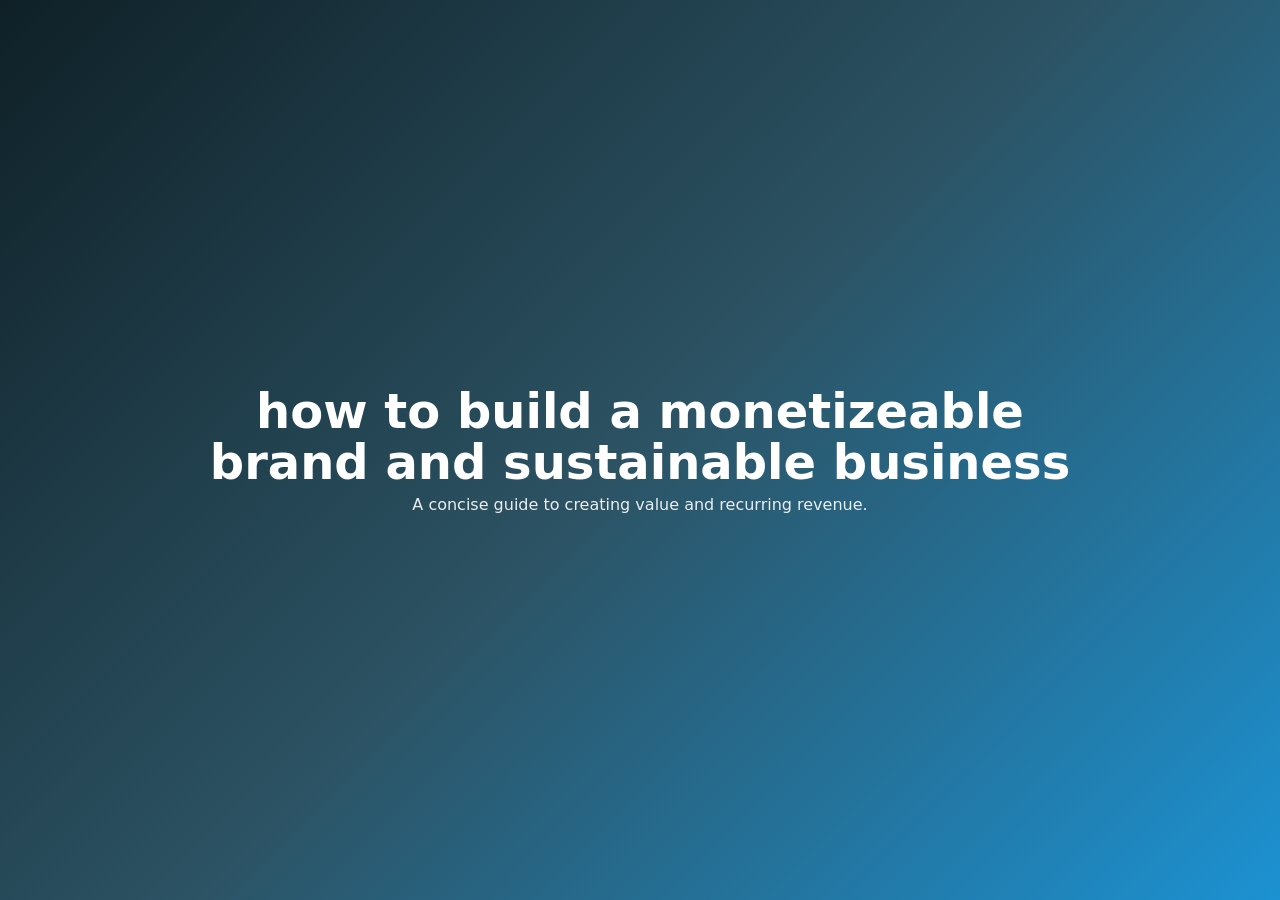
==== index.html @ 6e4581fd "test dfas" ====
<!doctype html>
<html lang="en">
	<head>
		<meta charset="utf-8">
		<meta name="viewport" content="width=device-width,initial-scale=1">
		<title>How to build a monetizeable brand</title>
		<link rel="stylesheet" href="styles.css">
	</head>
	<body class="">
		<div class="container">
			<h1 class="title">how to build a monetizeable brand and sustainable business</h1>
			<p class="lead">A concise guide to creating value and recurring revenue.</p>
		</div>
		<!-- Optional overlay for extra contrast: <div class="bg-overlay"></div> -->
	</body>
</html>
---- styles.css ----
/* styles.css — background styling utilities
   Usage:
   - The `body` rule applies a pleasant fixed gradient background.
   - Add class `background-image` to `body` to use an image at `images/background.jpg`.
   - Add class `animated-gradient` to `body` for a subtle animated gradient.
*/
:root{
  --bg-1: #0f2027;
  --bg-2: #2c5364;
  --bg-3: #1c92d2;
}

html, body {
  height: 100%;
  margin: 0;
}

body {
  min-height: 100vh;
  background: linear-gradient(135deg, var(--bg-1) 0%, var(--bg-2) 50%, var(--bg-3) 100%);
  background-attachment: fixed;
  background-size: cover;
  color: #fff;
  -webkit-font-smoothing: antialiased;
  -moz-osx-font-smoothing: grayscale;
  font-family: system-ui, -apple-system, "Segoe UI", Roboto, "Helvetica Neue", Arial;
  display: flex;
  align-items: center;
  justify-content: center;
  padding: 2rem;
  box-sizing: border-box;
}

/* Optional: use an image from the images/ folder */
.background-image {
  background-image: url('images/background.jpg');
  background-position: center;
  background-size: cover;
  background-repeat: no-repeat;
}

/* Optional semi-transparent overlay element to improve text contrast */
.bg-overlay {
  position: fixed;
  inset: 0;
  background: rgba(0,0,0,0.35);
  pointer-events: none;
}

/* Subtle animated gradient */
.animated-gradient {
  background: linear-gradient(270deg, #0f2027, #2c5364, #1c92d2, #2c5364);
  background-size: 800% 800%;
  animation: gradientShift 15s ease infinite;
}

@keyframes gradientShift {
  0% { background-position: 0% 50%; }
  50% { background-position: 100% 50%; }
  100% { background-position: 0% 50%; }
}

/* Small, centered content container */
.container {
  max-width: 900px;
  width: 100%;
  text-align: center;
}

.title {
  font-size: clamp(1.6rem, 4vw, 3rem);
  line-height: 1.05;
  margin: 0 0 0.5rem 0;
}

.lead {
  opacity: 0.9;
  margin: 0;
  font-size: 1rem;
}
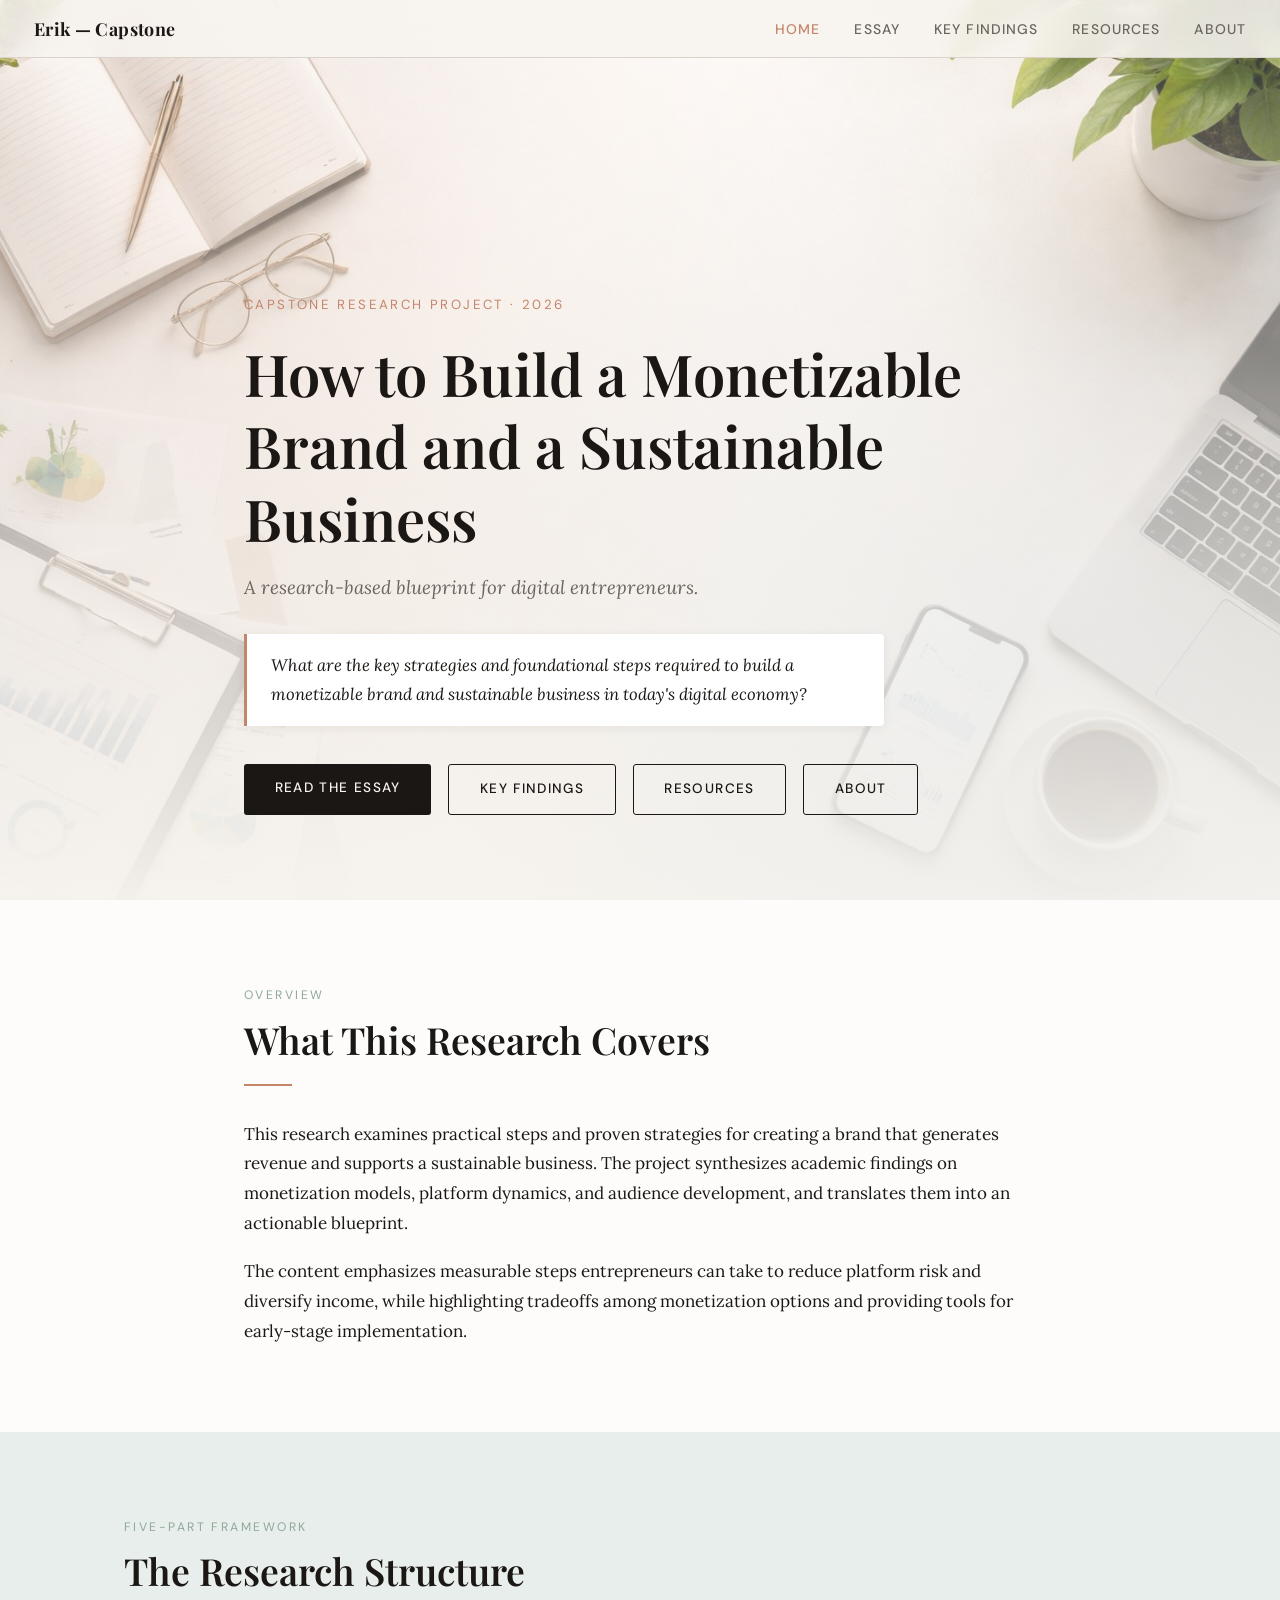
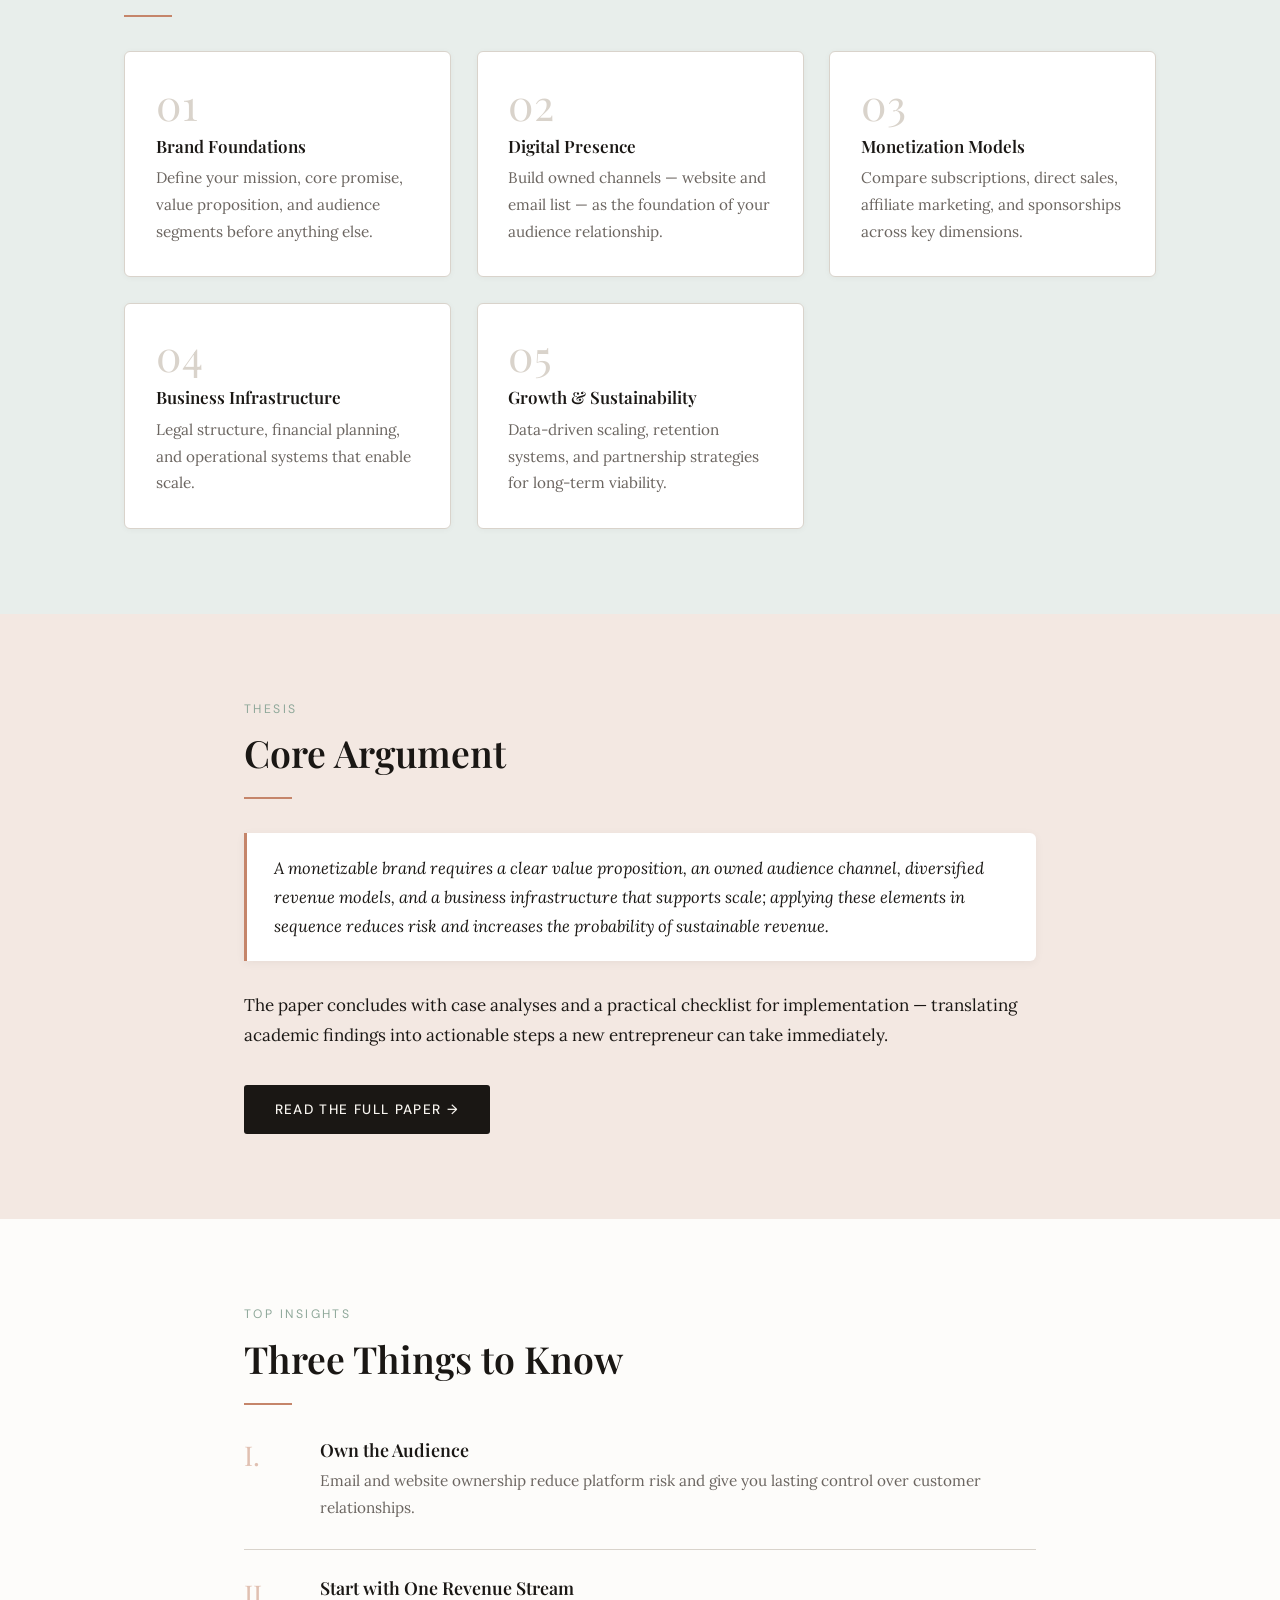
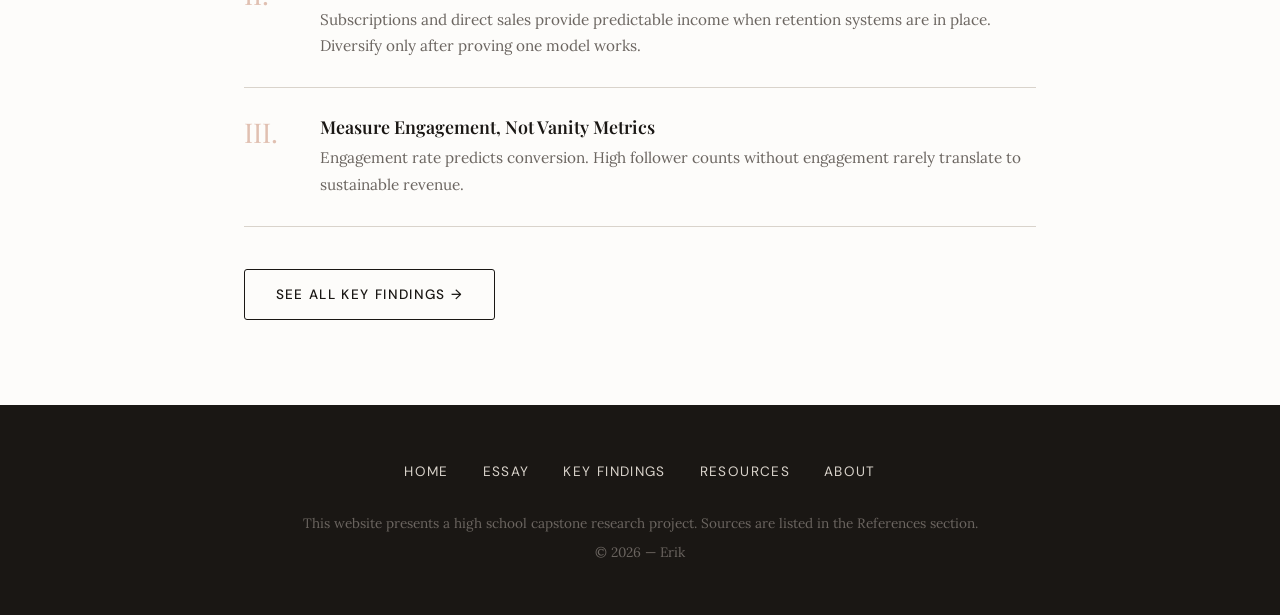
==== commit 96e825fd: "MADE CHANGES TO the hoer backgrond image" ====
--- a/index.html
+++ b/index.html
@@ -1,16 +1,161 @@
-<!doctype html>
+<!DOCTYPE html>
 <html lang="en">
-	<head>
-		<meta charset="utf-8">
-		<meta name="viewport" content="width=device-width,initial-scale=1">
-		<title>How to build a monetizeable brand</title>
-		<link rel="stylesheet" href="styles.css">
-	</head>
-	<body class="">
-		<div class="container">
-			<h1 class="title">how to build a monetizeable brand and sustainable business</h1>
-			<p class="lead">A concise guide to creating value and recurring revenue.</p>
-		</div>
-		<!-- Optional overlay for extra contrast: <div class="bg-overlay"></div> -->
-	</body>
+<head>
+  <meta charset="UTF-8" />
+  <meta name="viewport" content="width=device-width, initial-scale=1.0" />
+  <title>How to Build a Monetizable Brand — Erik</title>
+  <link rel="stylesheet" href="css/style.css" />
+</head>
+<body>
+
+  <!-- ── Navigation ── -->
+  <nav>
+    <a class="nav-brand" href="index.html">Erik — Capstone</a>
+    <ul class="nav-links">
+      <li><a href="index.html" class="active">Home</a></li>
+      <li><a href="pages/essay.html">Essay</a></li>
+      <li><a href="pages/findings.html">Key Findings</a></li>
+      <li><a href="pages/resources.html">Resources</a></li>
+      <li><a href="pages/about.html">About</a></li>
+    </ul>
+  </nav>
+
+  <!-- ── Hero ── -->
+  <section class="hero">
+    <div class="hero-bg"></div>
+
+
+    <div class="hero-content">
+      <p class="hero-eyebrow">Capstone Research Project · 2026</p>
+      <h1 class="hero-title">How to Build a Monetizable Brand and a Sustainable Business</h1>
+      <p class="hero-subtitle">A research-based blueprint for digital entrepreneurs.</p>
+
+      <div class="hero-question">
+        <p>What are the key strategies and foundational steps required to build a monetizable brand and sustainable business in today's digital economy?</p>
+      </div>
+
+      <div class="hero-cta">
+        <a href="pages/essay.html" class="btn btn-primary">Read the Essay</a>
+        <a href="pages/findings.html" class="btn btn-outline">Key Findings</a>
+        <a href="pages/resources.html" class="btn btn-outline">Resources</a>
+        <a href="pages/about.html" class="btn btn-outline">About</a>
+      </div>
+    </div>
+  </section>
+
+  <!-- ── Overview ── -->
+  <div class="full-panel panel-white">
+    <div class="section scroll-fade">
+      <span class="section-label">Overview</span>
+      <h2>What This Research Covers</h2>
+      <div class="divider"></div>
+      <p>This research examines practical steps and proven strategies for creating a brand that generates revenue and supports a sustainable business. The project synthesizes academic findings on monetization models, platform dynamics, and audience development, and translates them into an actionable blueprint.</p>
+      <p>The content emphasizes measurable steps entrepreneurs can take to reduce platform risk and diversify income, while highlighting tradeoffs among monetization options and providing tools for early-stage implementation.</p>
+    </div>
+  </div>
+
+  <!-- ── Framework Cards ── -->
+  <div class="full-panel panel-sage">
+    <div class="section-wide scroll-fade">
+      <span class="section-label">Five-Part Framework</span>
+      <h2>The Research Structure</h2>
+      <div class="divider"></div>
+
+      <div class="card-grid">
+        <div class="card scroll-fade">
+          <div class="card-num">01</div>
+          <h3>Brand Foundations</h3>
+          <p>Define your mission, core promise, value proposition, and audience segments before anything else.</p>
+        </div>
+        <div class="card scroll-fade">
+          <div class="card-num">02</div>
+          <h3>Digital Presence</h3>
+          <p>Build owned channels — website and email list — as the foundation of your audience relationship.</p>
+        </div>
+        <div class="card scroll-fade">
+          <div class="card-num">03</div>
+          <h3>Monetization Models</h3>
+          <p>Compare subscriptions, direct sales, affiliate marketing, and sponsorships across key dimensions.</p>
+        </div>
+        <div class="card scroll-fade">
+          <div class="card-num">04</div>
+          <h3>Business Infrastructure</h3>
+          <p>Legal structure, financial planning, and operational systems that enable scale.</p>
+        </div>
+        <div class="card scroll-fade">
+          <div class="card-num">05</div>
+          <h3>Growth &amp; Sustainability</h3>
+          <p>Data-driven scaling, retention systems, and partnership strategies for long-term viability.</p>
+        </div>
+      </div>
+    </div>
+  </div>
+
+  <!-- ── Key Thesis ── -->
+  <div class="full-panel panel-clay">
+    <div class="section scroll-fade">
+      <span class="section-label">Thesis</span>
+      <h2>Core Argument</h2>
+      <div class="divider"></div>
+      <div class="thesis-box">
+        <p>A monetizable brand requires a clear value proposition, an owned audience channel, diversified revenue models, and a business infrastructure that supports scale; applying these elements in sequence reduces risk and increases the probability of sustainable revenue.</p>
+      </div>
+      <p style="margin-top:1.5rem;">The paper concludes with case analyses and a practical checklist for implementation — translating academic findings into actionable steps a new entrepreneur can take immediately.</p>
+      <div style="margin-top:2rem;">
+        <a href="pages/essay.html" class="btn btn-primary">Read the Full Paper →</a>
+      </div>
+    </div>
+  </div>
+
+  <!-- ── Quick Findings Teaser ── -->
+  <div class="full-panel panel-white">
+    <div class="section scroll-fade">
+      <span class="section-label">Top Insights</span>
+      <h2>Three Things to Know</h2>
+      <div class="divider"></div>
+
+      <div class="step" style="padding-top:0;">
+        <div class="step-num">I.</div>
+        <div class="step-body scroll-fade">
+          <h3>Own the Audience</h3>
+          <p>Email and website ownership reduce platform risk and give you lasting control over customer relationships.</p>
+        </div>
+      </div>
+
+      <div class="step">
+        <div class="step-num">II.</div>
+        <div class="step-body scroll-fade">
+          <h3>Start with One Revenue Stream</h3>
+          <p>Subscriptions and direct sales provide predictable income when retention systems are in place. Diversify only after proving one model works.</p>
+        </div>
+      </div>
+
+      <div class="step">
+        <div class="step-num">III.</div>
+        <div class="step-body scroll-fade">
+          <h3>Measure Engagement, Not Vanity Metrics</h3>
+          <p>Engagement rate predicts conversion. High follower counts without engagement rarely translate to sustainable revenue.</p>
+        </div>
+      </div>
+
+      <div style="margin-top:2.5rem;">
+        <a href="pages/findings.html" class="btn btn-outline">See All Key Findings →</a>
+      </div>
+    </div>
+  </div>
+
+  <!-- ── Footer ── -->
+  <footer>
+    <ul class="footer-nav">
+      <li><a href="index.html">Home</a></li>
+      <li><a href="pages/essay.html">Essay</a></li>
+      <li><a href="pages/findings.html">Key Findings</a></li>
+      <li><a href="pages/resources.html">Resources</a></li>
+      <li><a href="pages/about.html">About</a></li>
+    </ul>
+    <p>This website presents a high school capstone research project. Sources are listed in the References section.</p>
+    <p>© 2026 — Erik</p>
+  </footer>
+
+</body>
 </html>
--- a/css/style.css
+++ b/css/style.css
@@ -0,0 +1,702 @@
+/* ==============================
+   ERIK — CAPSTONE RESEARCH SITE
+   Aesthetic: Academic Minimalist
+   ============================== */
+
+@import url('https://fonts.googleapis.com/css2?family=Playfair+Display:ital,wght@0,400;0,600;0,700;1,400&family=Lora:ital,wght@0,400;0,500;1,400&family=DM+Sans:wght@300;400;500&display=swap');
+
+/* ── Variables ── */
+:root {
+  --cream:       #f7f4ef;
+  --warm-white:  #fdfcfa;
+  --ink:         #1a1714;
+  --muted:       #6b6560;
+  --rule:        #d9d3cb;
+  --sage:        #8fa89a;
+  --clay:        #c5856a;
+  --dusty-blue:  #7a9cb8;
+  --pale-sage:   #e8eeeb;
+  --pale-clay:   #f3e8e2;
+  --pale-blue:   #e8eef4;
+  --panel-1:     #f0ede8;
+  --panel-2:     #e9eff2;
+  --panel-3:     #ede9f0;
+  --accent:      #c5856a;
+  --heading-font: 'Playfair Display', Georgia, serif;
+  --body-font:    'Lora', Georgia, serif;
+  --ui-font:      'DM Sans', sans-serif;
+  --max-w:        860px;
+  --max-w-wide:   1100px;
+}
+
+/* ── Reset & Base ── */
+*, *::before, *::after { box-sizing: border-box; margin: 0; padding: 0; }
+
+html { scroll-behavior: smooth; font-size: 17px; }
+
+body {
+  font-family: var(--body-font);
+  background: var(--cream);
+  color: var(--ink);
+  line-height: 1.75;
+  overflow-x: hidden;
+}
+
+/* ── Scroll Fade Animation (CSS only via @keyframes + animation-timeline fallback) ── */
+/* Primary: intersection-observer-free CSS animation using animation-play-state trick */
+/* We use a class .fade-in applied to elements, animated on load with staggered delays */
+/* For scroll: we use the CSS animation-timeline where supported, with a visibility fallback */
+
+@keyframes fadeUp {
+  from {
+    opacity: 0;
+    transform: translateY(28px);
+  }
+  to {
+    opacity: 1;
+    transform: translateY(0);
+  }
+}
+
+@keyframes fadeIn {
+  from { opacity: 0; }
+  to   { opacity: 1; }
+}
+
+/* Scroll-driven animation — supported in Chrome 115+, Edge 115+ */
+@supports (animation-timeline: scroll()) {
+  .scroll-fade {
+    animation: fadeUp linear both;
+    animation-timeline: view();
+    animation-range: entry 0% entry 30%;
+  }
+}
+
+/* Fallback for Firefox/Safari: just show everything without animation */
+@supports not (animation-timeline: scroll()) {
+  .scroll-fade {
+    opacity: 1;
+    transform: none;
+  }
+}
+
+/* ── Typography ── */
+h1, h2, h3, h4 {
+  font-family: var(--heading-font);
+  font-weight: 600;
+  line-height: 1.25;
+  color: var(--ink);
+}
+
+h1 { font-size: clamp(2rem, 5vw, 3.4rem); }
+h2 { font-size: clamp(1.5rem, 3vw, 2.2rem); margin-bottom: 0.5em; }
+h3 { font-size: 1.25rem; margin-bottom: 0.4em; }
+
+p { margin-bottom: 1.1em; color: var(--ink); }
+p:last-child { margin-bottom: 0; }
+
+a {
+  color: var(--clay);
+  text-decoration: none;
+  border-bottom: 1px solid transparent;
+  transition: border-color 0.2s;
+}
+a:hover { border-color: var(--clay); }
+
+em { font-style: italic; }
+strong { font-weight: 600; }
+
+/* ── Nav ── */
+nav {
+  position: fixed;
+  top: 0; left: 0; right: 0;
+  z-index: 100;
+  background: rgba(247, 244, 239, 0.88);
+  backdrop-filter: blur(12px);
+  border-bottom: 1px solid var(--rule);
+  padding: 0 2rem;
+  height: 58px;
+  display: flex;
+  align-items: center;
+  justify-content: space-between;
+  animation: fadeIn 0.6s ease both;
+}
+
+.nav-brand {
+  font-family: var(--heading-font);
+  font-size: 1.05rem;
+  font-weight: 700;
+  letter-spacing: 0.02em;
+  color: var(--ink);
+  border: none;
+}
+
+.nav-links {
+  display: flex;
+  gap: 2rem;
+  list-style: none;
+}
+
+.nav-links a {
+  font-family: var(--ui-font);
+  font-size: 0.82rem;
+  font-weight: 500;
+  letter-spacing: 0.08em;
+  text-transform: uppercase;
+  color: var(--muted);
+  border: none;
+  transition: color 0.2s;
+}
+.nav-links a:hover { color: var(--ink); }
+.nav-links a.active { color: var(--clay); }
+
+/* ── Hero ── */
+.hero {
+  min-height: 100vh;
+  position: relative;
+  display: flex;
+  flex-direction: column;
+  justify-content: flex-end;
+  overflow: hidden;
+}
+
+.hero-bg {
+  position: absolute;
+  inset: 0;
+  background-image: 
+    linear-gradient(to bottom, rgba(247,244,239,0.18) 0%, rgba(247,244,239,0.75) 65%, rgba(247,244,239,0.98) 100%),
+    url('../assets/hero-bg.png');
+  background-size: cover;
+  background-position: center;
+  z-index: 0;
+}
+
+/* Decorative texture overlay */
+.hero-bg::after {
+  content: '';
+  position: absolute;
+  inset: 0;
+  background-image: 
+    radial-gradient(circle at 20% 30%, rgba(197,133,106,0.08) 0%, transparent 50%),
+    radial-gradient(circle at 80% 70%, rgba(122,156,184,0.07) 0%, transparent 50%);
+}
+
+/* Large placeholder label for the image area */
+.hero-image-hint {
+  position: absolute;
+  top: 50%;
+  left: 50%;
+  transform: translate(-50%, -60%);
+  text-align: center;
+  z-index: 1;
+  pointer-events: none;
+}
+
+.hero-image-hint span {
+  font-family: var(--ui-font);
+  font-size: 0.75rem;
+  letter-spacing: 0.15em;
+  text-transform: uppercase;
+  color: var(--rule);
+  border: 1px dashed var(--rule);
+  padding: 0.6rem 1.4rem;
+  border-radius: 2px;
+}
+
+.hero-content {
+  position: relative;
+  z-index: 2;
+  max-width: var(--max-w);
+  margin: 0 auto;
+  width: 100%;
+  padding: 0 2rem 5rem;
+  animation: fadeUp 0.9s ease 0.2s both;
+}
+
+.hero-eyebrow {
+  font-family: var(--ui-font);
+  font-size: 0.78rem;
+  letter-spacing: 0.18em;
+  text-transform: uppercase;
+  color: var(--clay);
+  margin-bottom: 1.2rem;
+}
+
+.hero-title {
+  margin-bottom: 1rem;
+}
+
+.hero-subtitle {
+  font-family: var(--body-font);
+  font-style: italic;
+  color: var(--muted);
+  font-size: 1.1rem;
+  margin-bottom: 1.8rem;
+  max-width: 560px;
+}
+
+.hero-question {
+  background: white;
+  border-left: 3px solid var(--clay);
+  padding: 1rem 1.4rem;
+  margin-bottom: 2.2rem;
+  max-width: 640px;
+  border-radius: 0 4px 4px 0;
+  box-shadow: 0 2px 12px rgba(26,23,20,0.06);
+}
+
+.hero-question p {
+  font-family: var(--body-font);
+  font-style: italic;
+  font-size: 0.98rem;
+  color: var(--ink);
+  margin: 0;
+}
+
+.hero-cta {
+  display: flex;
+  gap: 1rem;
+  flex-wrap: wrap;
+}
+
+/* ── Buttons ── */
+.btn {
+  font-family: var(--ui-font);
+  font-size: 0.8rem;
+  font-weight: 500;
+  letter-spacing: 0.1em;
+  text-transform: uppercase;
+  padding: 0.75rem 1.8rem;
+  border-radius: 3px;
+  border: none;
+  cursor: pointer;
+  transition: all 0.2s;
+  display: inline-block;
+  text-decoration: none;
+}
+
+.btn-primary {
+  background: var(--ink);
+  color: var(--cream);
+}
+.btn-primary:hover {
+  background: var(--clay);
+  color: white;
+  border-color: transparent;
+}
+
+.btn-outline {
+  background: transparent;
+  color: var(--ink);
+  border: 1px solid var(--ink);
+}
+.btn-outline:hover {
+  background: var(--ink);
+  color: var(--cream);
+  border-color: var(--ink);
+}
+
+/* ── Section Wrapper ── */
+.section {
+  padding: 5rem 2rem;
+  max-width: var(--max-w);
+  margin: 0 auto;
+}
+
+.section-wide {
+  padding: 5rem 2rem;
+  max-width: var(--max-w-wide);
+  margin: 0 auto;
+}
+
+.section-label {
+  font-family: var(--ui-font);
+  font-size: 0.72rem;
+  letter-spacing: 0.2em;
+  text-transform: uppercase;
+  color: var(--sage);
+  margin-bottom: 0.6rem;
+  display: block;
+}
+
+.divider {
+  width: 48px;
+  height: 2px;
+  background: var(--clay);
+  margin: 1.2rem 0 2rem;
+}
+
+/* ── Colored Panels ── */
+.panel-sage  { background: var(--pale-sage); }
+.panel-clay  { background: var(--pale-clay); }
+.panel-blue  { background: var(--pale-blue); }
+.panel-warm  { background: var(--panel-1); }
+.panel-white { background: var(--warm-white); }
+
+.full-panel {
+  width: 100%;
+}
+
+/* ── Card Grid ── */
+.card-grid {
+  display: grid;
+  grid-template-columns: repeat(auto-fit, minmax(240px, 1fr));
+  gap: 1.5rem;
+  margin-top: 2rem;
+}
+
+.card {
+  background: white;
+  padding: 1.8rem;
+  border-radius: 6px;
+  border: 1px solid var(--rule);
+  box-shadow: 0 1px 6px rgba(26,23,20,0.04);
+}
+
+.card-num {
+  font-family: var(--heading-font);
+  font-size: 2.5rem;
+  color: var(--rule);
+  line-height: 1;
+  margin-bottom: 0.6rem;
+}
+
+.card h3 { font-size: 1rem; margin-bottom: 0.5rem; }
+.card p { font-size: 0.9rem; color: var(--muted); margin: 0; }
+
+/* ── Findings Steps ── */
+.steps {
+  counter-reset: step;
+  margin-top: 2.5rem;
+}
+
+.step {
+  display: grid;
+  grid-template-columns: 56px 1fr;
+  gap: 1.2rem;
+  align-items: start;
+  padding: 1.6rem 0;
+  border-bottom: 1px solid var(--rule);
+}
+.step:last-child { border-bottom: none; }
+
+.step-num {
+  font-family: var(--heading-font);
+  font-size: 1.6rem;
+  color: var(--clay);
+  opacity: 0.5;
+  line-height: 1;
+  padding-top: 0.2rem;
+}
+
+.step-body h3 { font-size: 1.05rem; }
+.step-body p  { font-size: 0.9rem; color: var(--muted); margin-top: 0.3rem; }
+
+/* ── Table ── */
+.table-wrap {
+  overflow-x: auto;
+  margin: 2rem 0;
+  border-radius: 6px;
+  border: 1px solid var(--rule);
+  box-shadow: 0 1px 8px rgba(26,23,20,0.04);
+}
+
+table {
+  width: 100%;
+  border-collapse: collapse;
+  font-family: var(--ui-font);
+  font-size: 0.88rem;
+}
+
+thead {
+  background: var(--ink);
+  color: var(--cream);
+}
+
+thead th {
+  padding: 0.85rem 1.1rem;
+  text-align: left;
+  font-weight: 500;
+  letter-spacing: 0.06em;
+  font-size: 0.78rem;
+  text-transform: uppercase;
+}
+
+tbody tr { border-bottom: 1px solid var(--rule); }
+tbody tr:last-child { border-bottom: none; }
+tbody tr:nth-child(even) { background: var(--panel-1); }
+
+tbody td {
+  padding: 0.85rem 1.1rem;
+  color: var(--ink);
+  vertical-align: top;
+}
+
+tbody td:first-child { font-weight: 500; }
+
+/* ── Essay Styles ── */
+.essay-body h2 {
+  font-size: 1.6rem;
+  margin: 2.8rem 0 0.6rem;
+  padding-top: 1.5rem;
+  border-top: 1px solid var(--rule);
+}
+.essay-body h2:first-of-type { border-top: none; margin-top: 0; }
+
+.essay-body h3 {
+  font-size: 1.1rem;
+  margin: 1.8rem 0 0.4rem;
+  color: var(--muted);
+  font-style: italic;
+  font-weight: 400;
+  font-family: var(--body-font);
+}
+
+.essay-body p { margin-bottom: 1.2em; }
+
+.abstract-box {
+  background: var(--pale-clay);
+  border: 1px solid var(--rule);
+  padding: 1.8rem 2rem;
+  border-radius: 6px;
+  margin-bottom: 3rem;
+}
+.abstract-box .label {
+  font-family: var(--ui-font);
+  font-size: 0.72rem;
+  letter-spacing: 0.2em;
+  text-transform: uppercase;
+  color: var(--clay);
+  margin-bottom: 0.7rem;
+  display: block;
+}
+.abstract-box p { font-style: italic; font-size: 0.95rem; margin: 0; color: var(--muted); }
+
+.toc {
+  background: var(--pale-blue);
+  border: 1px solid var(--rule);
+  border-radius: 6px;
+  padding: 1.6rem 2rem;
+  margin-bottom: 3rem;
+}
+.toc .label {
+  font-family: var(--ui-font);
+  font-size: 0.72rem;
+  letter-spacing: 0.2em;
+  text-transform: uppercase;
+  color: var(--dusty-blue);
+  margin-bottom: 0.8rem;
+  display: block;
+}
+.toc ol {
+  padding-left: 1.2rem;
+  font-family: var(--ui-font);
+  font-size: 0.88rem;
+  color: var(--muted);
+  column-count: 2;
+  column-gap: 2rem;
+}
+.toc ol li { margin-bottom: 0.35rem; }
+
+.thesis-box {
+  border-left: 3px solid var(--clay);
+  background: white;
+  padding: 1.2rem 1.6rem;
+  margin: 1.8rem 0;
+  border-radius: 0 6px 6px 0;
+  box-shadow: 0 2px 10px rgba(26,23,20,0.05);
+}
+.thesis-box p { font-style: italic; font-size: 0.97rem; margin: 0; }
+
+/* ── Definition Block ── */
+.def-list {
+  border: 1px solid var(--rule);
+  border-radius: 6px;
+  overflow: hidden;
+  margin: 1.5rem 0;
+}
+.def-item {
+  display: grid;
+  grid-template-columns: 200px 1fr;
+  border-bottom: 1px solid var(--rule);
+}
+.def-item:last-child { border-bottom: none; }
+.def-term {
+  background: var(--panel-1);
+  padding: 0.8rem 1rem;
+  font-family: var(--ui-font);
+  font-size: 0.85rem;
+  font-weight: 500;
+  color: var(--ink);
+}
+.def-desc {
+  padding: 0.8rem 1rem;
+  font-size: 0.88rem;
+  color: var(--muted);
+}
+
+/* ── Case Study ── */
+.case-card {
+  background: white;
+  border: 1px solid var(--rule);
+  border-radius: 8px;
+  overflow: hidden;
+  margin-bottom: 2rem;
+  box-shadow: 0 2px 10px rgba(26,23,20,0.05);
+}
+.case-card-head {
+  background: var(--ink);
+  color: var(--cream);
+  padding: 1rem 1.6rem;
+  font-family: var(--ui-font);
+  font-size: 0.78rem;
+  letter-spacing: 0.12em;
+  text-transform: uppercase;
+}
+.case-card-body { padding: 1.6rem; }
+.case-card-body p { font-size: 0.93rem; color: var(--muted); }
+
+/* ── References ── */
+.ref-list {
+  list-style: none;
+  padding: 0;
+}
+.ref-list li {
+  padding: 1rem 0;
+  border-bottom: 1px solid var(--rule);
+  font-size: 0.92rem;
+  color: var(--muted);
+  padding-left: 1.8rem;
+  text-indent: -1.8rem;
+}
+.ref-list li:last-child { border-bottom: none; }
+
+/* ── About ── */
+.about-grid {
+  display: grid;
+  grid-template-columns: 1fr 1fr;
+  gap: 2rem;
+  margin-top: 2rem;
+}
+
+.about-block {
+  padding: 2rem;
+  border-radius: 8px;
+  border: 1px solid var(--rule);
+}
+
+/* ── Resources ── */
+.resource-group { margin-bottom: 2.5rem; }
+.resource-group h3 {
+  font-family: var(--ui-font);
+  font-size: 0.78rem;
+  letter-spacing: 0.15em;
+  text-transform: uppercase;
+  color: var(--sage);
+  border-bottom: 1px solid var(--rule);
+  padding-bottom: 0.5rem;
+  margin-bottom: 1rem;
+}
+.resource-item {
+  padding: 0.7rem 0;
+  border-bottom: 1px solid var(--rule);
+  font-size: 0.92rem;
+}
+.resource-item:last-child { border-bottom: none; }
+.resource-item strong {
+  display: block;
+  font-family: var(--ui-font);
+  font-size: 0.85rem;
+}
+
+/* ── Tools Grid ── */
+.tools-grid {
+  display: grid;
+  grid-template-columns: repeat(auto-fit, minmax(180px, 1fr));
+  gap: 1rem;
+  margin-top: 1rem;
+}
+.tool-chip {
+  background: white;
+  border: 1px solid var(--rule);
+  border-radius: 4px;
+  padding: 0.8rem 1rem;
+  font-family: var(--ui-font);
+  font-size: 0.85rem;
+}
+.tool-chip .tool-cat {
+  font-size: 0.7rem;
+  text-transform: uppercase;
+  letter-spacing: 0.12em;
+  color: var(--clay);
+  display: block;
+  margin-bottom: 0.25rem;
+}
+
+/* ── Footer ── */
+footer {
+  background: var(--ink);
+  color: var(--cream);
+  padding: 3rem 2rem;
+  text-align: center;
+}
+.footer-nav {
+  display: flex;
+  justify-content: center;
+  gap: 2rem;
+  list-style: none;
+  margin-bottom: 1.5rem;
+}
+.footer-nav a {
+  font-family: var(--ui-font);
+  font-size: 0.8rem;
+  letter-spacing: 0.1em;
+  text-transform: uppercase;
+  color: var(--rule);
+  border: none;
+  transition: color 0.2s;
+}
+.footer-nav a:hover { color: var(--cream); }
+footer p {
+  font-size: 0.8rem;
+  color: var(--muted);
+  margin-bottom: 0.3rem;
+}
+
+/* ── Page Header (inner pages) ── */
+.page-header {
+  background: var(--panel-1);
+  border-bottom: 1px solid var(--rule);
+  padding: 6rem 2rem 3rem;
+  animation: fadeIn 0.7s ease both;
+}
+.page-header .inner {
+  max-width: var(--max-w);
+  margin: 0 auto;
+}
+.page-header .eyebrow {
+  font-family: var(--ui-font);
+  font-size: 0.72rem;
+  letter-spacing: 0.2em;
+  text-transform: uppercase;
+  color: var(--clay);
+  display: block;
+  margin-bottom: 0.6rem;
+}
+.page-header h1 { font-size: clamp(1.6rem, 4vw, 2.6rem); }
+.page-header p  { color: var(--muted); margin-top: 0.6rem; font-style: italic; }
+
+/* ── Staggered load animations on index ── */
+.hero-content      { animation-delay: 0.15s; }
+.stat-card:nth-child(1) { animation-delay: 0.05s; }
+.stat-card:nth-child(2) { animation-delay: 0.15s; }
+.stat-card:nth-child(3) { animation-delay: 0.25s; }
+
+/* ── Responsive ── */
+@media (max-width: 700px) {
+  .nav-links { gap: 1rem; }
+  .toc ol    { column-count: 1; }
+  .about-grid { grid-template-columns: 1fr; }
+  .def-item   { grid-template-columns: 1fr; }
+  .def-term   { border-bottom: 1px solid var(--rule); }
+}
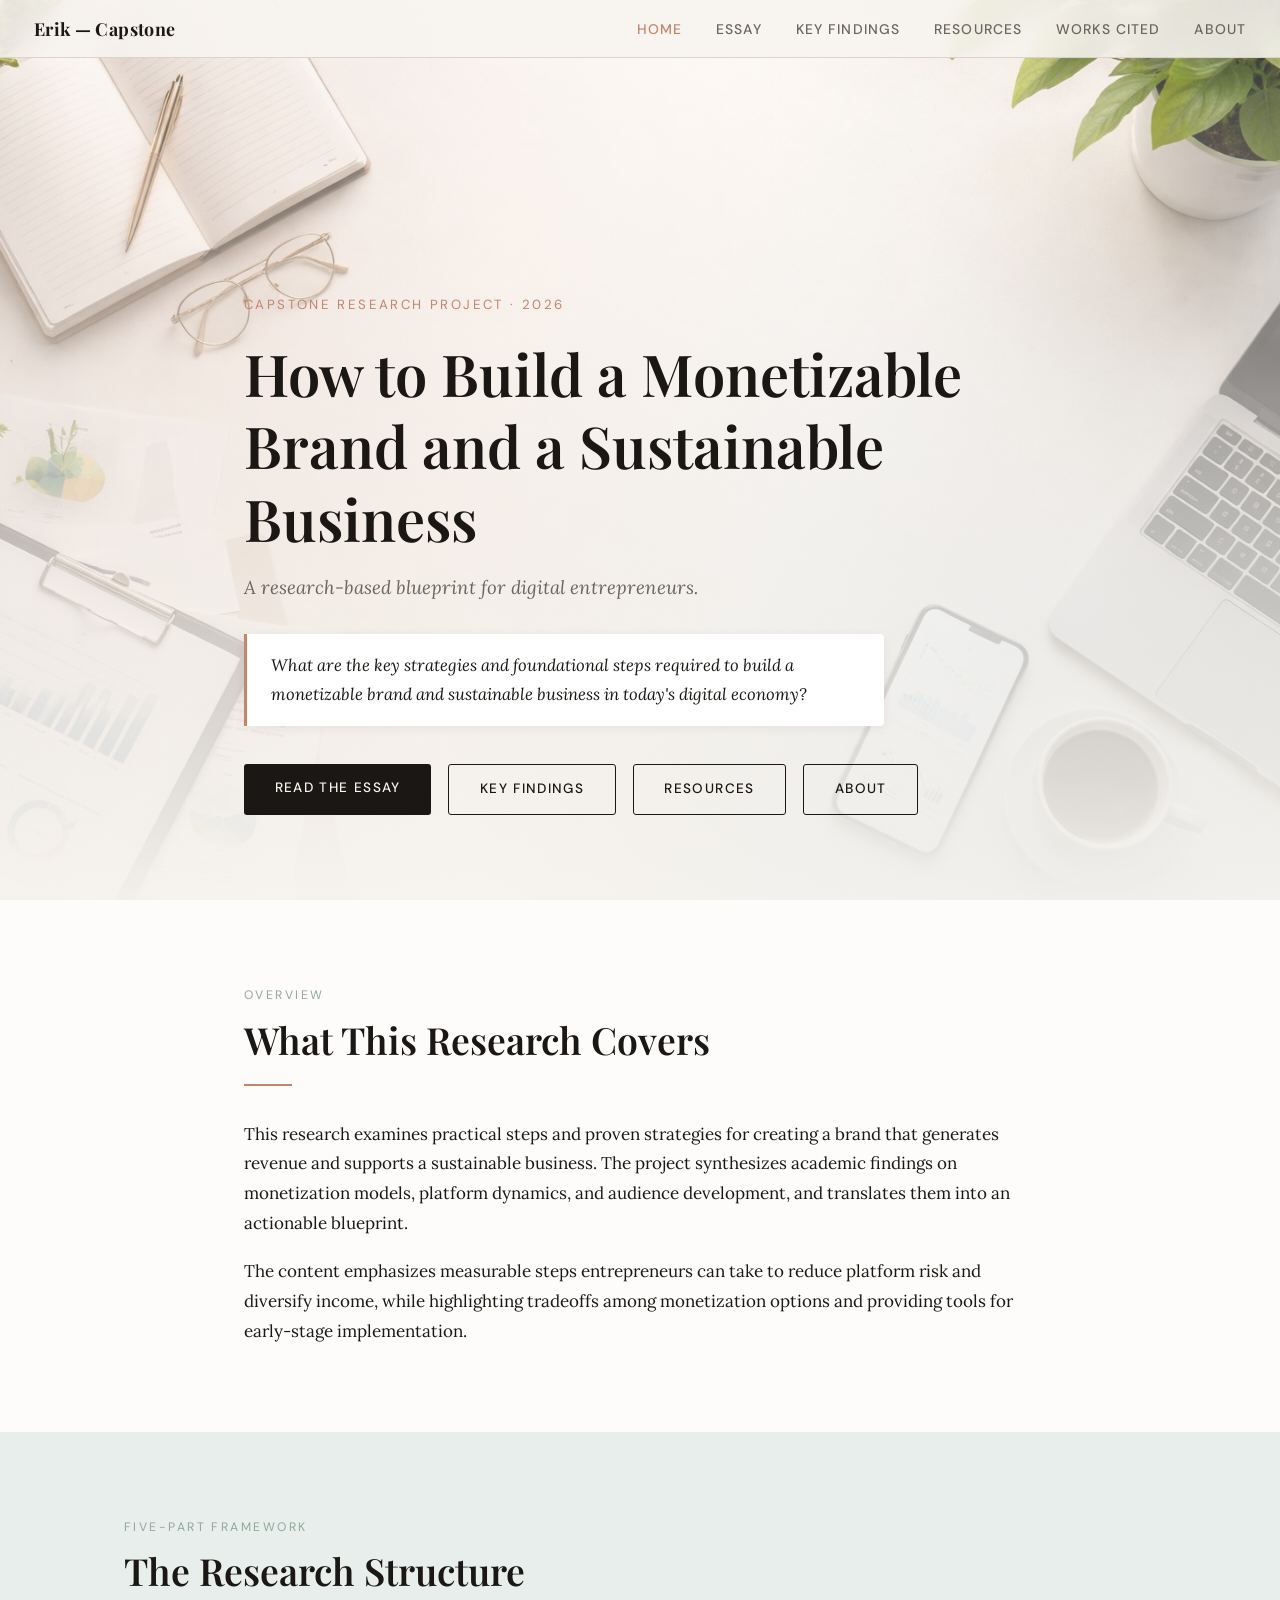
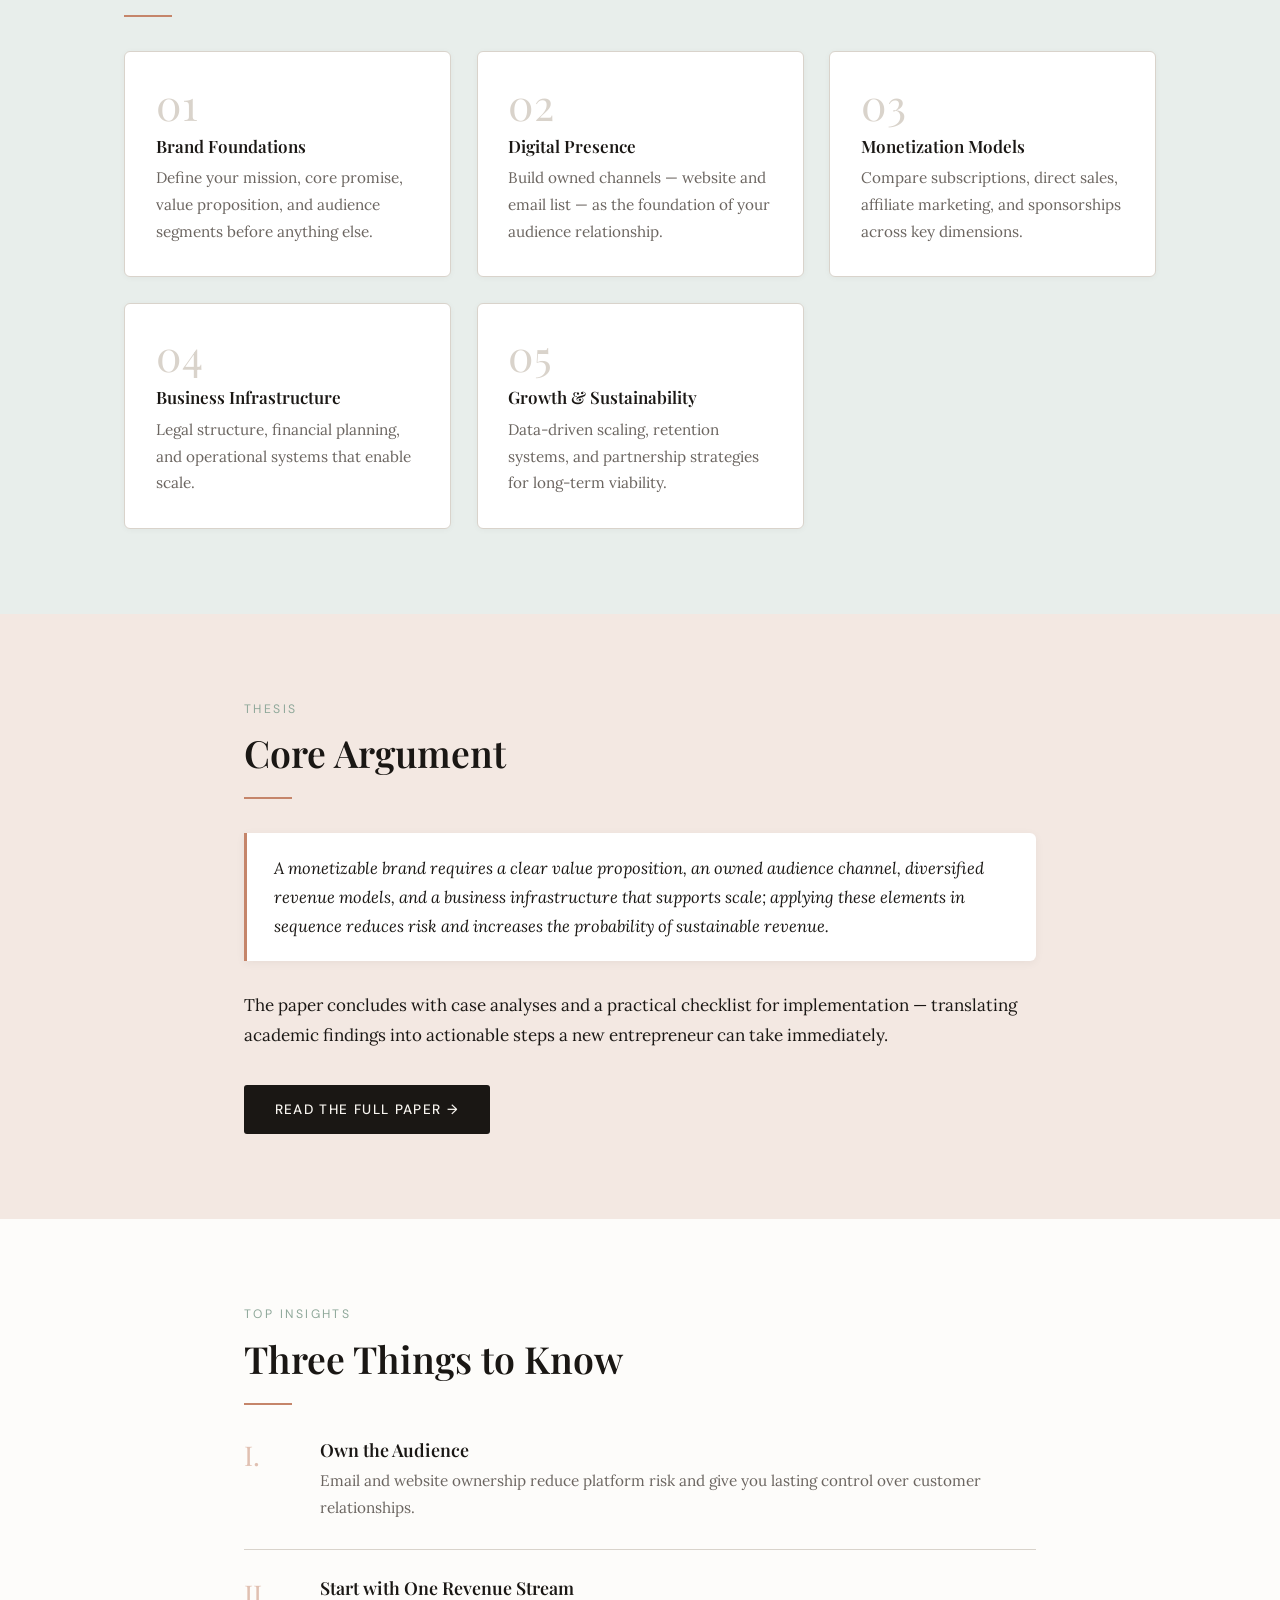
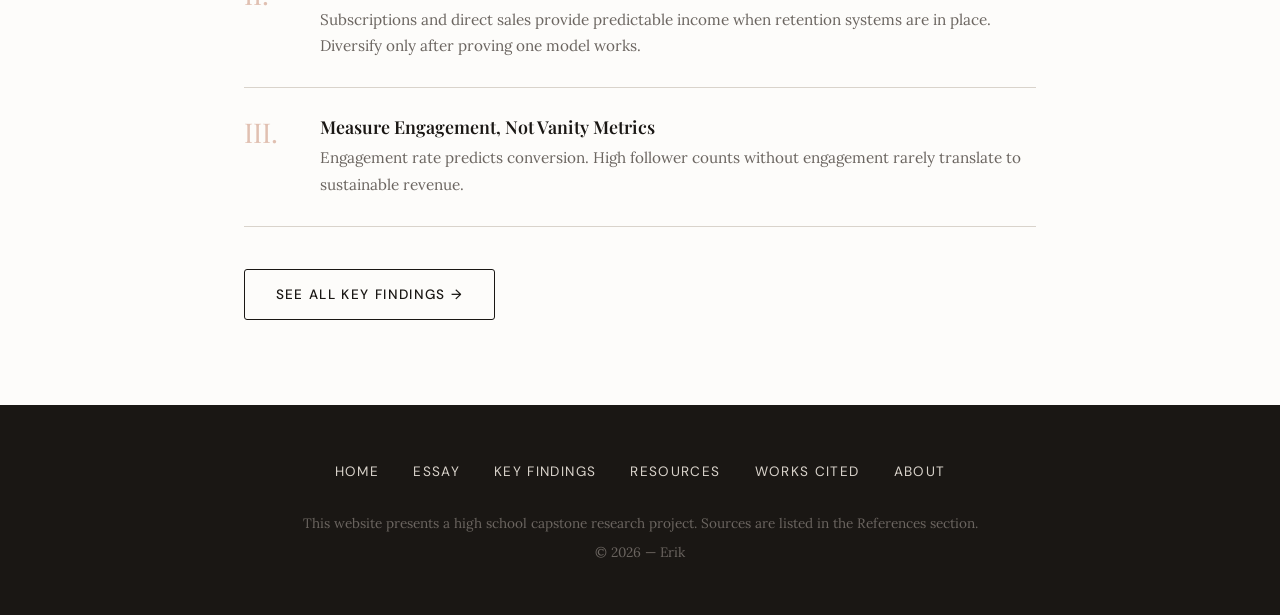
==== commit 797dc465: "Update capstone website with final code - add works cited page, capstone paper, and update all conte" ====
--- a/index.html
+++ b/index.html
@@ -16,6 +16,7 @@
       <li><a href="pages/essay.html">Essay</a></li>
       <li><a href="pages/findings.html">Key Findings</a></li>
       <li><a href="pages/resources.html">Resources</a></li>
+      <li><a href="pages/works-cited.html">Works Cited</a></li>
       <li><a href="pages/about.html">About</a></li>
     </ul>
   </nav>
@@ -151,6 +152,7 @@
       <li><a href="pages/essay.html">Essay</a></li>
       <li><a href="pages/findings.html">Key Findings</a></li>
       <li><a href="pages/resources.html">Resources</a></li>
+      <li><a href="pages/works-cited.html">Works Cited</a></li>
       <li><a href="pages/about.html">About</a></li>
     </ul>
     <p>This website presents a high school capstone research project. Sources are listed in the References section.</p>
